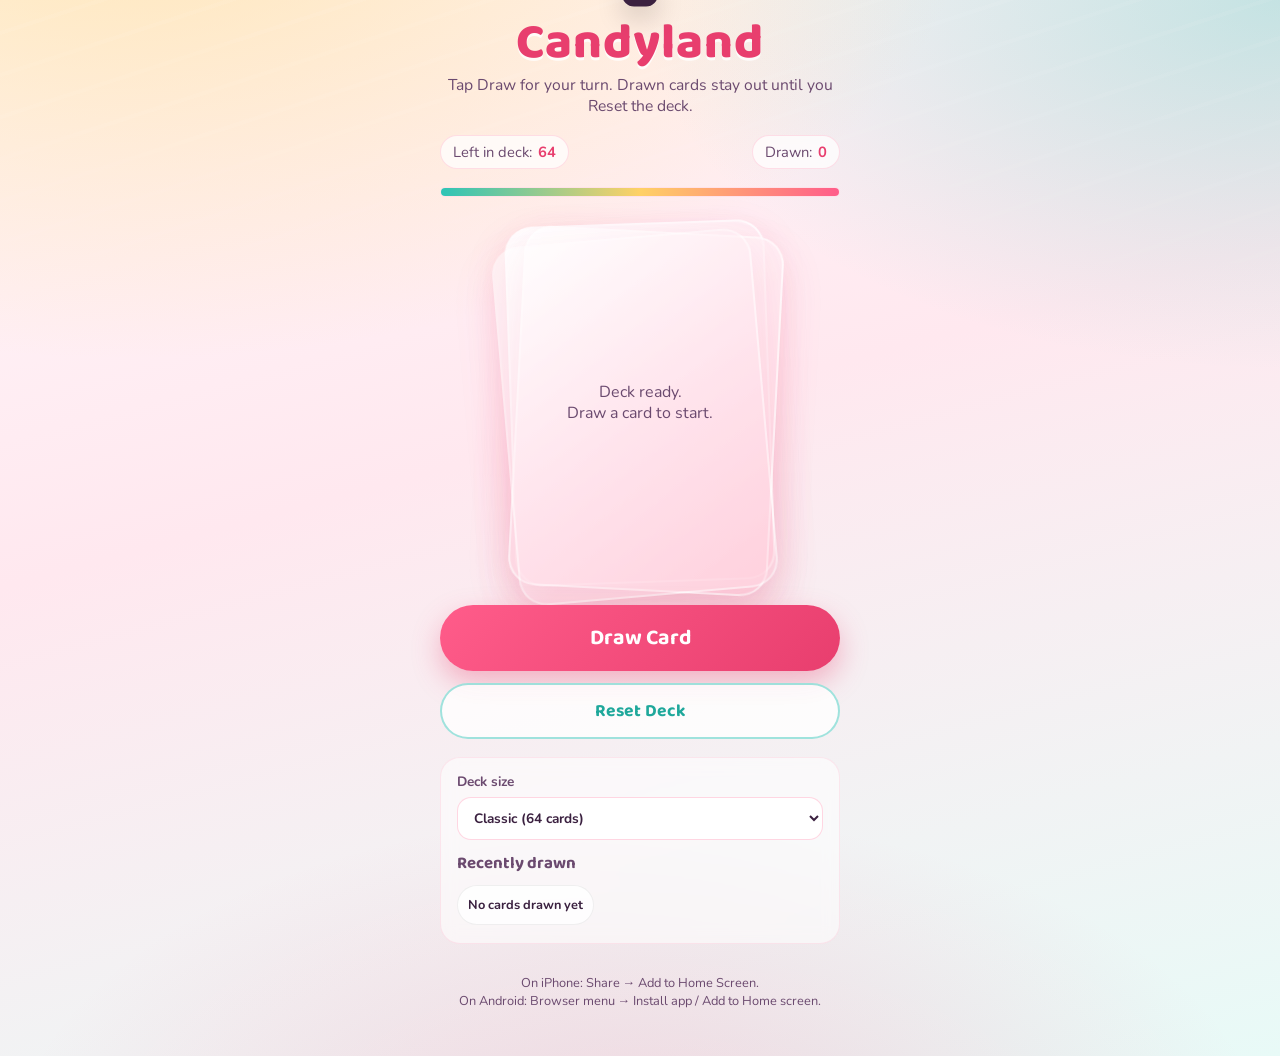
==== candyland/index.html @ d5b6fa8d "Add Candyland card drawer for phones Mobile web app (PWA) that draws Candyland cards from a depletin" ====
<!DOCTYPE html>
<html lang="en">
<head>
  <meta charset="UTF-8" />
  <meta name="viewport" content="width=device-width, initial-scale=1, viewport-fit=cover" />
  <meta name="theme-color" content="#FF5C8A" />
  <meta name="apple-mobile-web-app-capable" content="yes" />
  <meta name="apple-mobile-web-app-status-bar-style" content="default" />
  <meta name="apple-mobile-web-app-title" content="Candyland" />
  <meta name="description" content="Draw Candyland cards on your phone. Cards leave the deck until you Reset." />
  <link rel="manifest" href="manifest.webmanifest" />
  <link rel="apple-touch-icon" href="icons/apple-touch-icon.png" />
  <link rel="icon" type="image/png" sizes="192x192" href="icons/icon-192.png" />
  <link rel="preconnect" href="https://fonts.googleapis.com" />
  <link rel="preconnect" href="https://fonts.gstatic.com" crossorigin />
  <link href="https://fonts.googleapis.com/css2?family=Baloo+2:wght@600;700;800&family=Nunito:wght@500;700;800&display=swap" rel="stylesheet" />
  <link rel="stylesheet" href="app.css" />
  <title>Candyland Card Drawer</title>
</head>
<body>
  <div class="bg-swirl" aria-hidden="true"></div>

  <main class="app">
    <header class="brand">
      <h1>Candyland</h1>
      <p>Tap Draw for your turn. Drawn cards stay out until you Reset the deck.</p>
    </header>

    <div class="deck-meta">
      <span class="pill">Left in deck: <strong id="remaining">64</strong></span>
      <span class="pill">Drawn: <strong id="drawn-count">0</strong></span>
    </div>
    <div class="progress" aria-hidden="true"><span id="progress-bar"></span></div>

    <section class="stage" aria-live="polite">
      <div class="card-stage">
        <div class="deck-stack" id="deck-stack" aria-hidden="true">
          <div class="ghost"></div>
          <div class="ghost"></div>
          <div class="ghost"></div>
        </div>
        <div class="placeholder" id="placeholder">Deck ready.<br />Draw a card to start.</div>
        <article class="play-card" id="play-card" hidden></article>
      </div>
    </section>

    <div class="actions">
      <button type="button" class="btn btn-draw" id="draw-btn">Draw Card</button>
      <button type="button" class="btn btn-reset" id="reset-btn">Reset Deck</button>
    </div>

    <section class="settings">
      <label>
        Deck size
        <select id="deck-select" aria-label="Choose Candyland deck size">
          <option value="classic64">Classic (64 cards)</option>
          <option value="modern44">Modern (44 cards)</option>
        </select>
      </label>
      <div class="history">
        <h2>Recently drawn</h2>
        <div class="history-row" id="history" aria-label="Recently drawn cards"></div>
      </div>
    </section>

    <p class="install-tip">
      On iPhone: Share → Add to Home Screen.<br />
      On Android: Browser menu → Install app / Add to Home screen.
    </p>
  </main>

  <div class="toast" id="toast" role="status"></div>

  <div class="modal-backdrop" id="reset-modal" role="dialog" aria-modal="true" aria-labelledby="reset-title">
    <div class="modal">
      <h3 id="reset-title">Reset the deck?</h3>
      <p>All drawn cards go back in. The deck will be shuffled fresh.</p>
      <div class="modal-actions">
        <button type="button" class="btn btn-ghost" id="reset-cancel">Cancel</button>
        <button type="button" class="btn btn-draw" id="reset-confirm">Reset</button>
      </div>
    </div>
  </div>

  <script src="app.js"></script>
</body>
</html>
---- candyland/app.css ----
:root {
  --pink: #ff5c8a;
  --pink-deep: #e83e6e;
  --mint: #2ec4b6;
  --mint-deep: #1fa89b;
  --butter: #ffd166;
  --sky: #7ec8e3;
  --cream: #fff5f8;
  --ink: #3b2140;
  --ink-soft: #6b4a6f;
  --card-face: #fffdf9;
  --shadow: 0 18px 40px rgba(232, 62, 110, 0.18);
  --radius: 28px;
  --font-display: "Baloo 2", "Trebuchet MS", sans-serif;
  --font-body: "Nunito", "Segoe UI", sans-serif;
  color-scheme: light;
}

*,
*::before,
*::after {
  box-sizing: border-box;
}

html,
body {
  margin: 0;
  min-height: 100%;
  font-family: var(--font-body);
  color: var(--ink);
  background: var(--cream);
}

body {
  min-height: 100dvh;
  overflow-x: hidden;
  background:
    radial-gradient(ellipse 120% 80% at 10% -10%, rgba(255, 209, 102, 0.45), transparent 55%),
    radial-gradient(ellipse 100% 70% at 100% 0%, rgba(46, 196, 182, 0.28), transparent 50%),
    radial-gradient(ellipse 90% 60% at 50% 110%, rgba(255, 92, 138, 0.22), transparent 55%),
    linear-gradient(165deg, #fff8fb 0%, #ffe8ef 42%, #e8faf7 100%);
}

.bg-swirl {
  pointer-events: none;
  position: fixed;
  inset: 0;
  opacity: 0.35;
  background-image:
    repeating-linear-gradient(
      -18deg,
      transparent 0 18px,
      rgba(255, 255, 255, 0.35) 18px 22px,
      transparent 22px 40px
    );
  mask-image: linear-gradient(to bottom, rgba(0, 0, 0, 0.55), transparent 70%);
  z-index: 0;
}

.app {
  position: relative;
  z-index: 1;
  width: min(440px, 100%);
  margin: 0 auto;
  padding: max(12px, env(safe-area-inset-top)) 20px max(24px, env(safe-area-inset-bottom));
  display: flex;
  flex-direction: column;
  gap: 18px;
  min-height: 100dvh;
}

.brand {
  text-align: center;
  padding-top: 8px;
  animation: rise-in 0.7s ease both;
}

.brand h1 {
  margin: 0;
  font-family: var(--font-display);
  font-weight: 800;
  font-size: clamp(2.35rem, 9vw, 3.1rem);
  letter-spacing: 0.02em;
  line-height: 0.95;
  color: var(--pink-deep);
  text-shadow: 0 3px 0 rgba(255, 255, 255, 0.8);
}

.brand p {
  margin: 8px 0 0;
  font-size: 0.98rem;
  color: var(--ink-soft);
  line-height: 1.35;
}

.stage {
  flex: 1;
  display: flex;
  flex-direction: column;
  align-items: center;
  justify-content: center;
  gap: 16px;
  min-height: 320px;
}

.deck-meta {
  width: 100%;
  display: flex;
  justify-content: space-between;
  align-items: center;
  gap: 12px;
  font-size: 0.92rem;
  color: var(--ink-soft);
  animation: rise-in 0.7s ease 0.08s both;
}

.pill {
  display: inline-flex;
  align-items: center;
  gap: 6px;
  background: rgba(255, 255, 255, 0.72);
  border: 1px solid rgba(255, 92, 138, 0.18);
  border-radius: 999px;
  padding: 6px 12px;
  backdrop-filter: blur(8px);
}

.pill strong {
  color: var(--pink-deep);
  font-variant-numeric: tabular-nums;
}

.progress {
  width: 100%;
  height: 10px;
  border-radius: 999px;
  background: rgba(255, 255, 255, 0.65);
  border: 1px solid rgba(255, 92, 138, 0.15);
  overflow: hidden;
  animation: rise-in 0.7s ease 0.12s both;
}

.progress > span {
  display: block;
  height: 100%;
  width: 100%;
  transform-origin: left center;
  background: linear-gradient(90deg, var(--mint), var(--butter), var(--pink));
  transition: transform 0.45s cubic-bezier(0.22, 1, 0.36, 1);
}

.card-stage {
  position: relative;
  width: min(260px, 72vw);
  height: min(360px, 52vh);
  perspective: 1200px;
  margin: 8px 0 4px;
}

.deck-stack {
  position: absolute;
  inset: 0;
  transform-style: preserve-3d;
}

.deck-stack .ghost {
  position: absolute;
  inset: 0;
  border-radius: var(--radius);
  background:
    linear-gradient(145deg, #fff 0%, #ffe3ec 55%, #ffd0dd 100%);
  border: 2px solid rgba(255, 255, 255, 0.9);
  box-shadow: var(--shadow);
}

.deck-stack .ghost:nth-child(1) {
  transform: translate(0, 0) rotate(-2deg);
  animation: floaty 3.6s ease-in-out infinite;
}

.deck-stack .ghost:nth-child(2) {
  transform: translate(6px, 8px) rotate(3deg);
  opacity: 0.75;
  animation: floaty 3.6s ease-in-out 0.2s infinite;
}

.deck-stack .ghost:nth-child(3) {
  transform: translate(-5px, 14px) rotate(-5deg);
  opacity: 0.5;
  animation: floaty 3.6s ease-in-out 0.4s infinite;
}

.deck-stack.empty .ghost {
  opacity: 0.25;
  filter: grayscale(0.4);
  animation: none;
}

.play-card {
  position: absolute;
  inset: 0;
  border-radius: var(--radius);
  background: var(--card-face);
  border: 3px solid #fff;
  box-shadow: var(--shadow);
  display: flex;
  flex-direction: column;
  align-items: center;
  justify-content: center;
  gap: 18px;
  padding: 24px 18px;
  transform-origin: center;
  opacity: 0;
  pointer-events: none;
  z-index: 2;
}

.play-card.visible {
  opacity: 1;
  animation: card-pop 0.55s cubic-bezier(0.18, 1.2, 0.32, 1) both;
}

.play-card.character {
  background:
    radial-gradient(circle at 30% 20%, rgba(255, 209, 102, 0.45), transparent 45%),
    radial-gradient(circle at 80% 80%, rgba(46, 196, 182, 0.3), transparent 40%),
    var(--card-face);
}

.color-blocks {
  display: flex;
  flex-direction: column;
  gap: 14px;
  width: 72%;
}

.color-block {
  height: 64px;
  border-radius: 16px;
  border: 3px solid rgba(255, 255, 255, 0.85);
  box-shadow:
    inset 0 -6px 0 rgba(0, 0, 0, 0.08),
    0 8px 16px rgba(0, 0, 0, 0.08);
}

.card-label {
  font-family: var(--font-display);
  font-size: 1.35rem;
  font-weight: 700;
  text-align: center;
  line-height: 1.15;
  color: var(--ink);
  padding: 0 8px;
}

.card-hint {
  font-size: 0.85rem;
  color: var(--ink-soft);
  text-align: center;
  max-width: 90%;
  line-height: 1.3;
}

.treat-art {
  position: relative;
  width: 120px;
  height: 120px;
  border-radius: 50%;
  display: grid;
  place-items: center;
  background: rgba(255, 255, 255, 0.85);
  border: 3px solid rgba(255, 92, 138, 0.2);
  box-shadow: 0 10px 24px rgba(46, 196, 182, 0.2);
  animation: treat-spin 0.7s ease both;
  overflow: hidden;
}

.treat-art > span {
  display: block;
  width: 64px;
  height: 64px;
  position: relative;
}

.treat-peppermint > span {
  border-radius: 50%;
  background:
    repeating-conic-gradient(#ff5c8a 0 18deg, #fff 18deg 36deg);
  box-shadow: inset 0 0 0 6px #fff;
}

.treat-peanut > span {
  width: 48px;
  height: 70px;
  border-radius: 50% 50% 45% 45%;
  background: linear-gradient(180deg, #e2b07a, #c68642);
  box-shadow: inset 0 -10px 0 rgba(0, 0, 0, 0.08);
}

.treat-peanut > span::after {
  content: "";
  position: absolute;
  left: 50%;
  top: 46%;
  width: 70%;
  height: 3px;
  background: rgba(0, 0, 0, 0.15);
  transform: translateX(-50%);
  border-radius: 2px;
}

.treat-lollipop > span {
  width: 58px;
  height: 58px;
  border-radius: 50%;
  background: radial-gradient(circle at 35% 30%, #fff7, transparent 40%),
    conic-gradient(#ff5c8a, #ffd166, #2ec4b6, #4cc9f0, #ff5c8a);
}

.treat-lollipop > span::after {
  content: "";
  position: absolute;
  left: 50%;
  top: 100%;
  width: 6px;
  height: 28px;
  margin-left: -3px;
  background: #f0d7b0;
  border-radius: 3px;
}

.treat-icecream > span {
  width: 46px;
  height: 46px;
  border-radius: 50%;
  background: #ffe3ec;
  box-shadow: 0 18px 0 -4px #ffd166;
  top: -6px;
}

.treat-icecream > span::after {
  content: "";
  position: absolute;
  left: 50%;
  top: 42px;
  width: 0;
  height: 0;
  margin-left: -16px;
  border-left: 16px solid transparent;
  border-right: 16px solid transparent;
  border-top: 28px solid #e2b07a;
}

.treat-gumdrop > span {
  width: 56px;
  height: 48px;
  border-radius: 50% 50% 40% 40%;
  background: linear-gradient(180deg, #7ee0d6, #2ec4b6 70%);
  box-shadow: 10px 10px 0 -8px #ff5c8a, -12px 14px 0 -10px #ffd166;
}

.treat-gingerbread > span {
  width: 52px;
  height: 58px;
  border-radius: 18px 18px 12px 12px;
  background: linear-gradient(180deg, #d4a574, #b57a45);
  box-shadow: inset 0 8px 0 rgba(255, 255, 255, 0.15);
}

.treat-gingerbread > span::before,
.treat-gingerbread > span::after {
  content: "";
  position: absolute;
  background: #fff;
  border-radius: 50%;
}

.treat-gingerbread > span::before {
  width: 8px;
  height: 8px;
  left: 14px;
  top: 18px;
  box-shadow: 16px 0 0 #fff;
}

.treat-gingerbread > span::after {
  width: 18px;
  height: 6px;
  left: 17px;
  top: 34px;
  border-radius: 6px;
}

.placeholder {
  text-align: center;
  color: var(--ink-soft);
  font-size: 1rem;
  line-height: 1.35;
  padding: 0 24px;
  z-index: 1;
  position: absolute;
  inset: 0;
  display: grid;
  place-items: center;
  pointer-events: none;
  transition: opacity 0.25s ease;
}

.placeholder.hidden {
  opacity: 0;
  visibility: hidden;
}

.actions {
  display: grid;
  gap: 12px;
  width: 100%;
  animation: rise-in 0.7s ease 0.16s both;
}

.btn {
  appearance: none;
  border: none;
  border-radius: 999px;
  font-family: var(--font-display);
  font-size: 1.35rem;
  font-weight: 700;
  padding: 16px 22px;
  cursor: pointer;
  transition: transform 0.15s ease, box-shadow 0.15s ease, filter 0.15s ease;
  -webkit-tap-highlight-color: transparent;
}

.btn:active {
  transform: scale(0.97);
}

.btn-draw {
  color: white;
  background: linear-gradient(135deg, var(--pink) 0%, var(--pink-deep) 100%);
  box-shadow: 0 12px 28px rgba(232, 62, 110, 0.35);
}

.btn-draw:disabled {
  filter: grayscale(0.35) brightness(1.05);
  box-shadow: none;
  cursor: not-allowed;
}

.btn-reset {
  color: var(--mint-deep);
  background: rgba(255, 255, 255, 0.78);
  border: 2px solid rgba(46, 196, 182, 0.45);
  font-size: 1.1rem;
  padding: 12px 18px;
}

.btn-reset:hover,
.btn-draw:hover:not(:disabled) {
  filter: brightness(1.03);
}

.settings {
  display: grid;
  gap: 10px;
  padding: 14px 16px;
  border-radius: 20px;
  background: rgba(255, 255, 255, 0.55);
  border: 1px solid rgba(255, 92, 138, 0.12);
  backdrop-filter: blur(8px);
  animation: rise-in 0.7s ease 0.2s both;
}

.settings label {
  display: grid;
  gap: 6px;
  font-size: 0.85rem;
  color: var(--ink-soft);
  font-weight: 700;
}

.settings select {
  font: inherit;
  font-weight: 700;
  color: var(--ink);
  border-radius: 14px;
  border: 1.5px solid rgba(255, 92, 138, 0.25);
  background: #fff;
  padding: 10px 12px;
}

.history {
  display: grid;
  gap: 8px;
}

.history h2 {
  margin: 0;
  font-family: var(--font-display);
  font-size: 1.05rem;
  color: var(--ink-soft);
  font-weight: 700;
}

.history-row {
  display: flex;
  gap: 8px;
  overflow-x: auto;
  padding-bottom: 4px;
  scrollbar-width: thin;
  min-height: 44px;
}

.chip {
  flex: 0 0 auto;
  display: inline-flex;
  align-items: center;
  gap: 6px;
  padding: 6px 10px;
  border-radius: 999px;
  background: rgba(255, 255, 255, 0.8);
  border: 1px solid rgba(0, 0, 0, 0.06);
  font-size: 0.8rem;
  font-weight: 700;
  color: var(--ink);
}

.chip .swatch {
  width: 14px;
  height: 14px;
  border-radius: 4px;
  border: 1px solid rgba(255, 255, 255, 0.8);
  box-shadow: inset 0 -2px 0 rgba(0, 0, 0, 0.1);
}

.chip .swatch.double {
  box-shadow:
    4px 0 0 -1px currentColor,
    inset 0 -2px 0 rgba(0, 0, 0, 0.1);
}

.install-tip {
  text-align: center;
  font-size: 0.8rem;
  color: var(--ink-soft);
  line-height: 1.4;
  padding: 0 8px 8px;
}

.toast {
  position: fixed;
  left: 50%;
  top: max(16px, env(safe-area-inset-top));
  bottom: auto;
  transform: translateX(-50%) translateY(-140%);
  background: var(--ink);
  color: #fff;
  padding: 12px 18px;
  border-radius: 999px;
  font-size: 0.9rem;
  font-weight: 700;
  z-index: 50;
  transition: transform 0.35s cubic-bezier(0.22, 1, 0.36, 1);
  max-width: min(90vw, 360px);
  text-align: center;
  box-shadow: 0 10px 28px rgba(0, 0, 0, 0.2);
}

.toast.show {
  transform: translateX(-50%) translateY(8px);
}

.modal-backdrop {
  position: fixed;
  inset: 0;
  background: rgba(40, 18, 44, 0.72);
  display: grid;
  place-items: center;
  padding: 24px;
  z-index: 40;
  opacity: 0;
  pointer-events: none;
  transition: opacity 0.2s ease;
  backdrop-filter: blur(4px);
}

.modal-backdrop.open {
  opacity: 1;
  pointer-events: auto;
}

.modal {
  width: min(360px, 100%);
  background: #ffffff;
  border-radius: 24px;
  padding: 22px;
  box-shadow: 0 24px 60px rgba(0, 0, 0, 0.35);
  display: grid;
  gap: 14px;
  isolation: isolate;
  position: relative;
  z-index: 1;
}

.modal h3 {
  margin: 0;
  font-family: var(--font-display);
  font-size: 1.4rem;
}

.modal p {
  margin: 0;
  color: var(--ink-soft);
  line-height: 1.4;
}

.modal-actions {
  display: grid;
  grid-template-columns: 1fr 1fr;
  gap: 10px;
}

.modal .btn {
  font-size: 1.05rem;
  padding: 12px;
}

.btn-ghost {
  background: #f3eef4;
  color: var(--ink);
}

@keyframes rise-in {
  from {
    opacity: 0;
    transform: translateY(12px);
  }
  to {
    opacity: 1;
    transform: translateY(0);
  }
}

@keyframes floaty {
  0%,
  100% {
    translate: 0 0;
  }
  50% {
    translate: 0 -7px;
  }
}

@keyframes card-pop {
  0% {
    opacity: 0;
    transform: translateY(28px) scale(0.86) rotate(-4deg);
  }
  60% {
    opacity: 1;
    transform: translateY(-6px) scale(1.03) rotate(1deg);
  }
  100% {
    opacity: 1;
    transform: translateY(0) scale(1) rotate(0deg);
  }
}

@keyframes treat-spin {
  from {
    transform: scale(0.6) rotate(-18deg);
    opacity: 0;
  }
  to {
    transform: scale(1) rotate(0deg);
    opacity: 1;
  }
}

@media (prefers-reduced-motion: reduce) {
  *,
  *::before,
  *::after {
    animation: none !important;
    transition: none !important;
  }
}
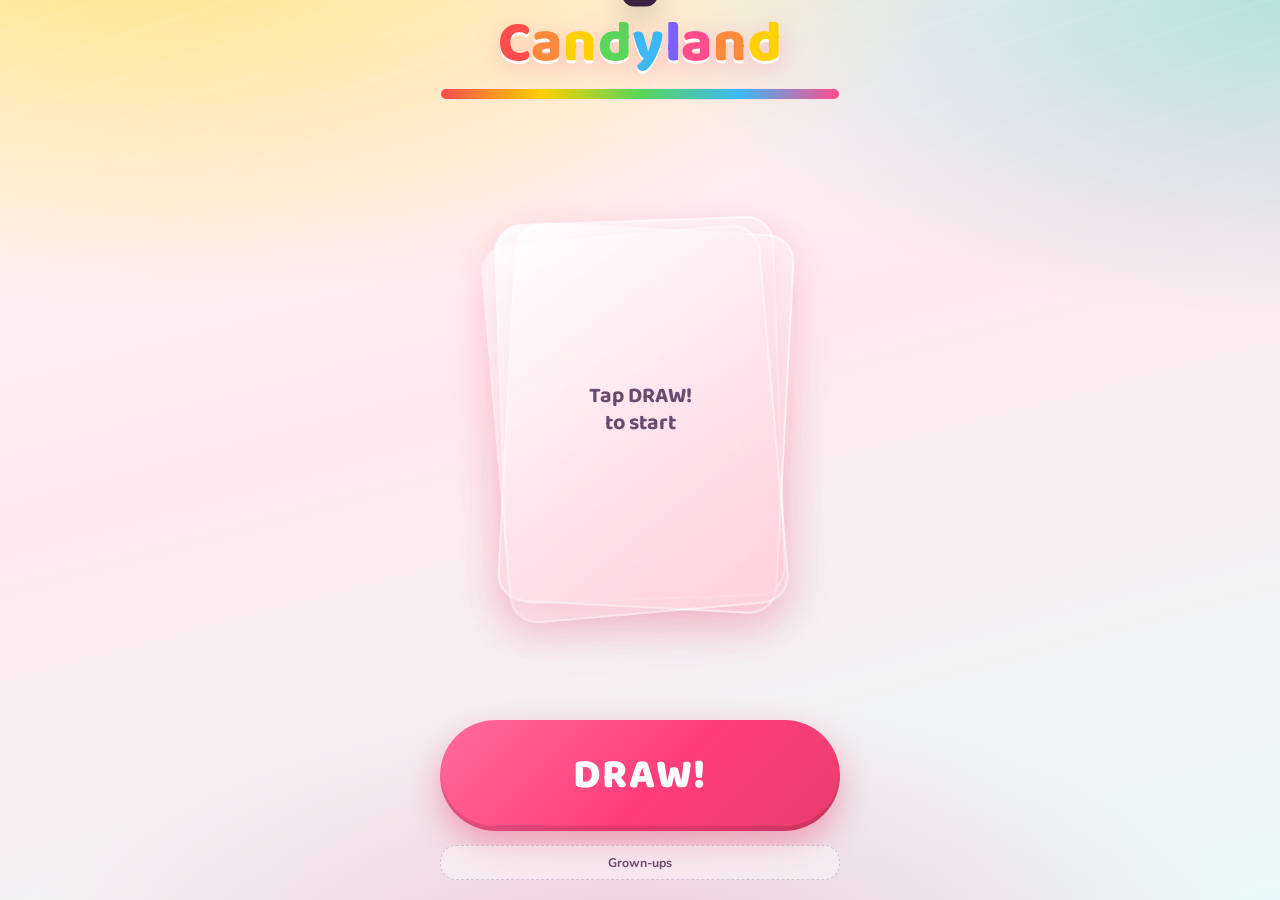
==== commit ec2abd15: "Make Candyland drawer more kid-friendly Rainbow title, bigger DRAW button and color blocks, simpler " ====
--- a/candyland/index.html
+++ b/candyland/index.html
@@ -22,14 +22,11 @@
 
   <main class="app">
     <header class="brand">
-      <h1>Candyland</h1>
-      <p>Tap Draw for your turn. Drawn cards stay out until you Reset the deck.</p>
+      <h1 class="rainbow-title" aria-label="Candyland">
+        <span>C</span><span>a</span><span>n</span><span>d</span><span>y</span><span>l</span><span>a</span><span>n</span><span>d</span>
+      </h1>
     </header>
 
-    <div class="deck-meta">
-      <span class="pill">Left in deck: <strong id="remaining">64</strong></span>
-      <span class="pill">Drawn: <strong id="drawn-count">0</strong></span>
-    </div>
     <div class="progress" aria-hidden="true"><span id="progress-bar"></span></div>
 
     <section class="stage" aria-live="polite">
@@ -39,34 +36,33 @@
           <div class="ghost"></div>
           <div class="ghost"></div>
         </div>
-        <div class="placeholder" id="placeholder">Deck ready.<br />Draw a card to start.</div>
+        <div class="placeholder" id="placeholder">Tap DRAW!<br />to start</div>
         <article class="play-card" id="play-card" hidden></article>
       </div>
     </section>
 
     <div class="actions">
-      <button type="button" class="btn btn-draw" id="draw-btn">Draw Card</button>
-      <button type="button" class="btn btn-reset" id="reset-btn">Reset Deck</button>
+      <button type="button" class="btn btn-draw" id="draw-btn">DRAW!</button>
     </div>
 
-    <section class="settings">
-      <label>
-        Deck size
-        <select id="deck-select" aria-label="Choose Candyland deck size">
-          <option value="classic64">Classic (64 cards)</option>
-          <option value="modern44">Modern (44 cards)</option>
-        </select>
-      </label>
-      <div class="history">
-        <h2>Recently drawn</h2>
-        <div class="history-row" id="history" aria-label="Recently drawn cards"></div>
+    <details class="grownups" id="grownups">
+      <summary>Grown-ups</summary>
+      <div class="grownups-panel">
+        <label>
+          Deck size
+          <select id="deck-select" aria-label="Choose Candyland deck size">
+            <option value="classic64">Classic (64 cards)</option>
+            <option value="vintage64">Vintage (64) — Candy Hearts</option>
+            <option value="modern44">Modern (44 cards)</option>
+          </select>
+        </label>
+        <button type="button" class="btn-reset-tiny" id="reset-btn">Reset deck</button>
+        <p class="install-tip">
+          iPhone: Share → Add to Home Screen<br />
+          Android: Menu → Add to Home screen
+        </p>
       </div>
-    </section>
-
-    <p class="install-tip">
-      On iPhone: Share → Add to Home Screen.<br />
-      On Android: Browser menu → Install app / Add to Home screen.
-    </p>
+    </details>
   </main>
 
   <div class="toast" id="toast" role="status"></div>
@@ -74,10 +70,10 @@
   <div class="modal-backdrop" id="reset-modal" role="dialog" aria-modal="true" aria-labelledby="reset-title">
     <div class="modal">
       <h3 id="reset-title">Reset the deck?</h3>
-      <p>All drawn cards go back in. The deck will be shuffled fresh.</p>
+      <p>Put all the cards back and shuffle again.</p>
       <div class="modal-actions">
         <button type="button" class="btn btn-ghost" id="reset-cancel">Cancel</button>
-        <button type="button" class="btn btn-draw" id="reset-confirm">Reset</button>
+        <button type="button" class="btn btn-draw btn-modal-ok" id="reset-confirm">Reset</button>
       </div>
     </div>
   </div>
--- a/candyland/app.css
+++ b/candyland/app.css
@@ -1,10 +1,10 @@
 :root {
-  --pink: #ff5c8a;
+  --pink: #ff4d8d;
   --pink-deep: #e83e6e;
-  --mint: #2ec4b6;
-  --mint-deep: #1fa89b;
-  --butter: #ffd166;
-  --sky: #7ec8e3;
+  --mint: #1ec8b0;
+  --mint-deep: #14a996;
+  --butter: #ffd000;
+  --sky: #3db8f5;
   --cream: #fff5f8;
   --ink: #3b2140;
   --ink-soft: #6b4a6f;
@@ -35,9 +35,9 @@
   min-height: 100dvh;
   overflow-x: hidden;
   background:
-    radial-gradient(ellipse 120% 80% at 10% -10%, rgba(255, 209, 102, 0.45), transparent 55%),
-    radial-gradient(ellipse 100% 70% at 100% 0%, rgba(46, 196, 182, 0.28), transparent 50%),
-    radial-gradient(ellipse 90% 60% at 50% 110%, rgba(255, 92, 138, 0.22), transparent 55%),
+    radial-gradient(ellipse 120% 80% at 10% -10%, rgba(255, 209, 0, 0.5), transparent 55%),
+    radial-gradient(ellipse 100% 70% at 100% 0%, rgba(30, 200, 176, 0.32), transparent 50%),
+    radial-gradient(ellipse 90% 60% at 50% 110%, rgba(255, 77, 141, 0.28), transparent 55%),
     linear-gradient(165deg, #fff8fb 0%, #ffe8ef 42%, #e8faf7 100%);
 }
 
@@ -62,36 +62,47 @@
   z-index: 1;
   width: min(440px, 100%);
   margin: 0 auto;
-  padding: max(12px, env(safe-area-inset-top)) 20px max(24px, env(safe-area-inset-bottom));
+  padding: max(12px, env(safe-area-inset-top)) 20px max(20px, env(safe-area-inset-bottom));
   display: flex;
   flex-direction: column;
-  gap: 18px;
+  gap: 14px;
   min-height: 100dvh;
 }
 
 .brand {
   text-align: center;
-  padding-top: 8px;
+  padding-top: 4px;
   animation: rise-in 0.7s ease both;
 }
 
-.brand h1 {
+.rainbow-title {
   margin: 0;
   font-family: var(--font-display);
   font-weight: 800;
-  font-size: clamp(2.35rem, 9vw, 3.1rem);
-  letter-spacing: 0.02em;
-  line-height: 0.95;
-  color: var(--pink-deep);
-  text-shadow: 0 3px 0 rgba(255, 255, 255, 0.8);
-}
-
-.brand p {
-  margin: 8px 0 0;
-  font-size: 0.98rem;
-  color: var(--ink-soft);
-  line-height: 1.35;
-}
+  font-size: clamp(2.8rem, 11vw, 3.6rem);
+  letter-spacing: 0.01em;
+  line-height: 1;
+  display: flex;
+  justify-content: center;
+  flex-wrap: wrap;
+  gap: 0;
+  filter: drop-shadow(0 3px 0 rgba(255, 255, 255, 0.9)) drop-shadow(0 6px 12px rgba(255, 77, 141, 0.25));
+}
+
+.rainbow-title span {
+  display: inline-block;
+  animation: letter-bounce 2.8s ease-in-out infinite;
+}
+
+.rainbow-title span:nth-child(1) { color: #ff4d4d; animation-delay: 0s; }
+.rainbow-title span:nth-child(2) { color: #ff8a3d; animation-delay: 0.08s; }
+.rainbow-title span:nth-child(3) { color: #ffd000; animation-delay: 0.16s; }
+.rainbow-title span:nth-child(4) { color: #5ad65a; animation-delay: 0.24s; }
+.rainbow-title span:nth-child(5) { color: #3db8f5; animation-delay: 0.32s; }
+.rainbow-title span:nth-child(6) { color: #7b61ff; animation-delay: 0.4s; }
+.rainbow-title span:nth-child(7) { color: #ff4d8d; animation-delay: 0.48s; }
+.rainbow-title span:nth-child(8) { color: #ff8a3d; animation-delay: 0.56s; }
+.rainbow-title span:nth-child(9) { color: #ffd000; animation-delay: 0.64s; }
 
 .stage {
   flex: 1;
@@ -99,45 +110,18 @@
   flex-direction: column;
   align-items: center;
   justify-content: center;
-  gap: 16px;
-  min-height: 320px;
-}
-
-.deck-meta {
-  width: 100%;
-  display: flex;
-  justify-content: space-between;
-  align-items: center;
   gap: 12px;
-  font-size: 0.92rem;
-  color: var(--ink-soft);
-  animation: rise-in 0.7s ease 0.08s both;
-}
-
-.pill {
-  display: inline-flex;
-  align-items: center;
-  gap: 6px;
-  background: rgba(255, 255, 255, 0.72);
-  border: 1px solid rgba(255, 92, 138, 0.18);
-  border-radius: 999px;
-  padding: 6px 12px;
-  backdrop-filter: blur(8px);
-}
-
-.pill strong {
-  color: var(--pink-deep);
-  font-variant-numeric: tabular-nums;
+  min-height: 300px;
 }
 
 .progress {
   width: 100%;
-  height: 10px;
+  height: 12px;
   border-radius: 999px;
   background: rgba(255, 255, 255, 0.65);
   border: 1px solid rgba(255, 92, 138, 0.15);
   overflow: hidden;
-  animation: rise-in 0.7s ease 0.12s both;
+  animation: rise-in 0.7s ease 0.08s both;
 }
 
 .progress > span {
@@ -145,16 +129,16 @@
   height: 100%;
   width: 100%;
   transform-origin: left center;
-  background: linear-gradient(90deg, var(--mint), var(--butter), var(--pink));
+  background: linear-gradient(90deg, #ff4d4d, #ffd000, #5ad65a, #3db8f5, #ff4d8d);
   transition: transform 0.45s cubic-bezier(0.22, 1, 0.36, 1);
 }
 
 .card-stage {
   position: relative;
-  width: min(260px, 72vw);
-  height: min(360px, 52vh);
+  width: min(280px, 78vw);
+  height: min(380px, 48vh);
   perspective: 1200px;
-  margin: 8px 0 4px;
+  margin: 4px 0;
 }
 
 .deck-stack {
@@ -167,8 +151,7 @@
   position: absolute;
   inset: 0;
   border-radius: var(--radius);
-  background:
-    linear-gradient(145deg, #fff 0%, #ffe3ec 55%, #ffd0dd 100%);
+  background: linear-gradient(145deg, #fff 0%, #ffe3ec 55%, #ffd0dd 100%);
   border: 2px solid rgba(255, 255, 255, 0.9);
   box-shadow: var(--shadow);
 }
@@ -201,14 +184,14 @@
   inset: 0;
   border-radius: var(--radius);
   background: var(--card-face);
-  border: 3px solid #fff;
+  border: 4px solid #fff;
   box-shadow: var(--shadow);
   display: flex;
   flex-direction: column;
   align-items: center;
   justify-content: center;
-  gap: 18px;
-  padding: 24px 18px;
+  gap: 16px;
+  padding: 22px 16px;
   transform-origin: center;
   opacity: 0;
   pointer-events: none;
@@ -222,55 +205,56 @@
 
 .play-card.character {
   background:
-    radial-gradient(circle at 30% 20%, rgba(255, 209, 102, 0.45), transparent 45%),
-    radial-gradient(circle at 80% 80%, rgba(46, 196, 182, 0.3), transparent 40%),
+    radial-gradient(circle at 30% 20%, rgba(255, 209, 0, 0.5), transparent 45%),
+    radial-gradient(circle at 80% 80%, rgba(30, 200, 176, 0.35), transparent 40%),
     var(--card-face);
 }
 
 .color-blocks {
   display: flex;
   flex-direction: column;
-  gap: 14px;
-  width: 72%;
+  gap: 16px;
+  width: 82%;
 }
 
 .color-block {
-  height: 64px;
-  border-radius: 16px;
-  border: 3px solid rgba(255, 255, 255, 0.85);
+  height: 88px;
+  border-radius: 20px;
+  border: 4px solid rgba(255, 255, 255, 0.9);
   box-shadow:
-    inset 0 -6px 0 rgba(0, 0, 0, 0.08),
-    0 8px 16px rgba(0, 0, 0, 0.08);
+    inset 0 -8px 0 rgba(0, 0, 0, 0.1),
+    0 10px 18px rgba(0, 0, 0, 0.12);
 }
 
 .card-label {
   font-family: var(--font-display);
-  font-size: 1.35rem;
-  font-weight: 700;
+  font-size: 1.75rem;
+  font-weight: 800;
   text-align: center;
-  line-height: 1.15;
+  line-height: 1.1;
   color: var(--ink);
   padding: 0 8px;
 }
 
 .card-hint {
-  font-size: 0.85rem;
+  font-size: 1.15rem;
+  font-weight: 800;
   color: var(--ink-soft);
   text-align: center;
-  max-width: 90%;
-  line-height: 1.3;
+  max-width: 92%;
+  line-height: 1.25;
 }
 
 .treat-art {
   position: relative;
-  width: 120px;
-  height: 120px;
+  width: 132px;
+  height: 132px;
   border-radius: 50%;
   display: grid;
   place-items: center;
-  background: rgba(255, 255, 255, 0.85);
-  border: 3px solid rgba(255, 92, 138, 0.2);
-  box-shadow: 0 10px 24px rgba(46, 196, 182, 0.2);
+  background: rgba(255, 255, 255, 0.9);
+  border: 4px solid rgba(255, 92, 138, 0.25);
+  box-shadow: 0 10px 24px rgba(46, 196, 182, 0.22);
   animation: treat-spin 0.7s ease both;
   overflow: hidden;
 }
@@ -284,8 +268,7 @@
 
 .treat-peppermint > span {
   border-radius: 50%;
-  background:
-    repeating-conic-gradient(#ff5c8a 0 18deg, #fff 18deg 36deg);
+  background: repeating-conic-gradient(#ff5c8a 0 18deg, #fff 18deg 36deg);
   box-shadow: inset 0 0 0 6px #fff;
 }
 
@@ -313,7 +296,8 @@
   width: 58px;
   height: 58px;
   border-radius: 50%;
-  background: radial-gradient(circle at 35% 30%, #fff7, transparent 40%),
+  background:
+    radial-gradient(circle at 35% 30%, #fff7, transparent 40%),
     conic-gradient(#ff5c8a, #ffd166, #2ec4b6, #4cc9f0, #ff5c8a);
 }
 
@@ -391,11 +375,42 @@
   border-radius: 6px;
 }
 
+.treat-candyhearts > span {
+  width: 52px;
+  height: 48px;
+  background: #ff5c8a;
+  transform: rotate(-45deg);
+  border-radius: 4px 4px 2px 2px;
+  box-shadow: 10px -8px 0 -4px #ff8fb0;
+}
+
+.treat-candyhearts > span::before,
+.treat-candyhearts > span::after {
+  content: "";
+  position: absolute;
+  width: 52px;
+  height: 52px;
+  background: #ff5c8a;
+  border-radius: 50%;
+}
+
+.treat-candyhearts > span::before {
+  top: -26px;
+  left: 0;
+}
+
+.treat-candyhearts > span::after {
+  left: 26px;
+  top: 0;
+}
+
 .placeholder {
   text-align: center;
   color: var(--ink-soft);
-  font-size: 1rem;
-  line-height: 1.35;
+  font-family: var(--font-display);
+  font-size: 1.35rem;
+  font-weight: 700;
+  line-height: 1.25;
   padding: 0 24px;
   z-index: 1;
   position: absolute;
@@ -413,9 +428,8 @@
 
 .actions {
   display: grid;
-  gap: 12px;
   width: 100%;
-  animation: rise-in 0.7s ease 0.16s both;
+  animation: rise-in 0.7s ease 0.12s both;
 }
 
 .btn {
@@ -424,7 +438,7 @@
   border-radius: 999px;
   font-family: var(--font-display);
   font-size: 1.35rem;
-  font-weight: 700;
+  font-weight: 800;
   padding: 16px 22px;
   cursor: pointer;
   transition: transform 0.15s ease, box-shadow 0.15s ease, filter 0.15s ease;
@@ -437,8 +451,14 @@
 
 .btn-draw {
   color: white;
-  background: linear-gradient(135deg, var(--pink) 0%, var(--pink-deep) 100%);
-  box-shadow: 0 12px 28px rgba(232, 62, 110, 0.35);
+  font-size: clamp(2rem, 8vw, 2.6rem);
+  letter-spacing: 0.04em;
+  padding: 22px 28px;
+  min-height: 84px;
+  background: linear-gradient(135deg, #ff6b9d 0%, #ff3d7a 55%, #e83e6e 100%);
+  box-shadow:
+    0 14px 32px rgba(232, 62, 110, 0.4),
+    inset 0 -5px 0 rgba(0, 0, 0, 0.12);
 }
 
 .btn-draw:disabled {
@@ -447,104 +467,88 @@
   cursor: not-allowed;
 }
 
-.btn-reset {
-  color: var(--mint-deep);
-  background: rgba(255, 255, 255, 0.78);
-  border: 2px solid rgba(46, 196, 182, 0.45);
-  font-size: 1.1rem;
-  padding: 12px 18px;
-}
-
-.btn-reset:hover,
 .btn-draw:hover:not(:disabled) {
-  filter: brightness(1.03);
-}
-
-.settings {
+  filter: brightness(1.04);
+}
+
+.btn-modal-ok {
+  font-size: 1.15rem !important;
+  min-height: auto;
+  padding: 12px !important;
+}
+
+.grownups {
+  margin-top: auto;
+  border-radius: 16px;
+  background: rgba(255, 255, 255, 0.4);
+  border: 1px dashed rgba(107, 74, 111, 0.25);
+  animation: rise-in 0.7s ease 0.18s both;
+}
+
+.grownups summary {
+  list-style: none;
+  cursor: pointer;
+  font-size: 0.78rem;
+  font-weight: 700;
+  color: var(--ink-soft);
+  padding: 8px 12px;
+  text-align: center;
+  user-select: none;
+  -webkit-tap-highlight-color: transparent;
+}
+
+.grownups summary::-webkit-details-marker {
+  display: none;
+}
+
+.grownups-panel {
   display: grid;
-  gap: 10px;
-  padding: 14px 16px;
-  border-radius: 20px;
-  background: rgba(255, 255, 255, 0.55);
-  border: 1px solid rgba(255, 92, 138, 0.12);
-  backdrop-filter: blur(8px);
-  animation: rise-in 0.7s ease 0.2s both;
-}
-
-.settings label {
+  gap: 12px;
+  padding: 4px 14px 14px;
+  border-top: 1px solid rgba(107, 74, 111, 0.12);
+}
+
+.grownups-panel label {
   display: grid;
   gap: 6px;
-  font-size: 0.85rem;
+  font-size: 0.8rem;
   color: var(--ink-soft);
   font-weight: 700;
 }
 
-.settings select {
+.grownups-panel select {
   font: inherit;
   font-weight: 700;
   color: var(--ink);
-  border-radius: 14px;
+  border-radius: 12px;
   border: 1.5px solid rgba(255, 92, 138, 0.25);
   background: #fff;
   padding: 10px 12px;
 }
 
-.history {
-  display: grid;
-  gap: 8px;
-}
-
-.history h2 {
+.btn-reset-tiny {
+  appearance: none;
+  justify-self: end;
+  border: 1px solid rgba(107, 74, 111, 0.25);
+  background: rgba(255, 255, 255, 0.7);
+  color: var(--ink-soft);
+  font-family: var(--font-body);
+  font-size: 0.72rem;
+  font-weight: 700;
+  padding: 6px 10px;
+  border-radius: 8px;
+  cursor: pointer;
+  width: fit-content;
+  -webkit-tap-highlight-color: transparent;
+}
+
+.install-tip {
   margin: 0;
-  font-family: var(--font-display);
-  font-size: 1.05rem;
-  color: var(--ink-soft);
-  font-weight: 700;
-}
-
-.history-row {
-  display: flex;
-  gap: 8px;
-  overflow-x: auto;
-  padding-bottom: 4px;
-  scrollbar-width: thin;
-  min-height: 44px;
-}
-
-.chip {
-  flex: 0 0 auto;
-  display: inline-flex;
-  align-items: center;
-  gap: 6px;
-  padding: 6px 10px;
-  border-radius: 999px;
-  background: rgba(255, 255, 255, 0.8);
-  border: 1px solid rgba(0, 0, 0, 0.06);
-  font-size: 0.8rem;
-  font-weight: 700;
-  color: var(--ink);
-}
-
-.chip .swatch {
-  width: 14px;
-  height: 14px;
-  border-radius: 4px;
-  border: 1px solid rgba(255, 255, 255, 0.8);
-  box-shadow: inset 0 -2px 0 rgba(0, 0, 0, 0.1);
-}
-
-.chip .swatch.double {
-  box-shadow:
-    4px 0 0 -1px currentColor,
-    inset 0 -2px 0 rgba(0, 0, 0, 0.1);
-}
-
-.install-tip {
-  text-align: center;
-  font-size: 0.8rem;
+  text-align: left;
+  font-size: 0.72rem;
   color: var(--ink-soft);
   line-height: 1.4;
-  padding: 0 8px 8px;
+  opacity: 0.85;
 }
 
 .toast {
@@ -557,7 +561,7 @@
   color: #fff;
   padding: 12px 18px;
   border-radius: 999px;
-  font-size: 0.9rem;
+  font-size: 0.95rem;
   font-weight: 700;
   z-index: 50;
   transition: transform 0.35s cubic-bezier(0.22, 1, 0.36, 1);
@@ -641,6 +645,16 @@
   }
 }
 
+@keyframes letter-bounce {
+  0%,
+  100% {
+    transform: translateY(0);
+  }
+  50% {
+    transform: translateY(-4px);
+  }
+}
+
 @keyframes floaty {
   0%,
   100% {
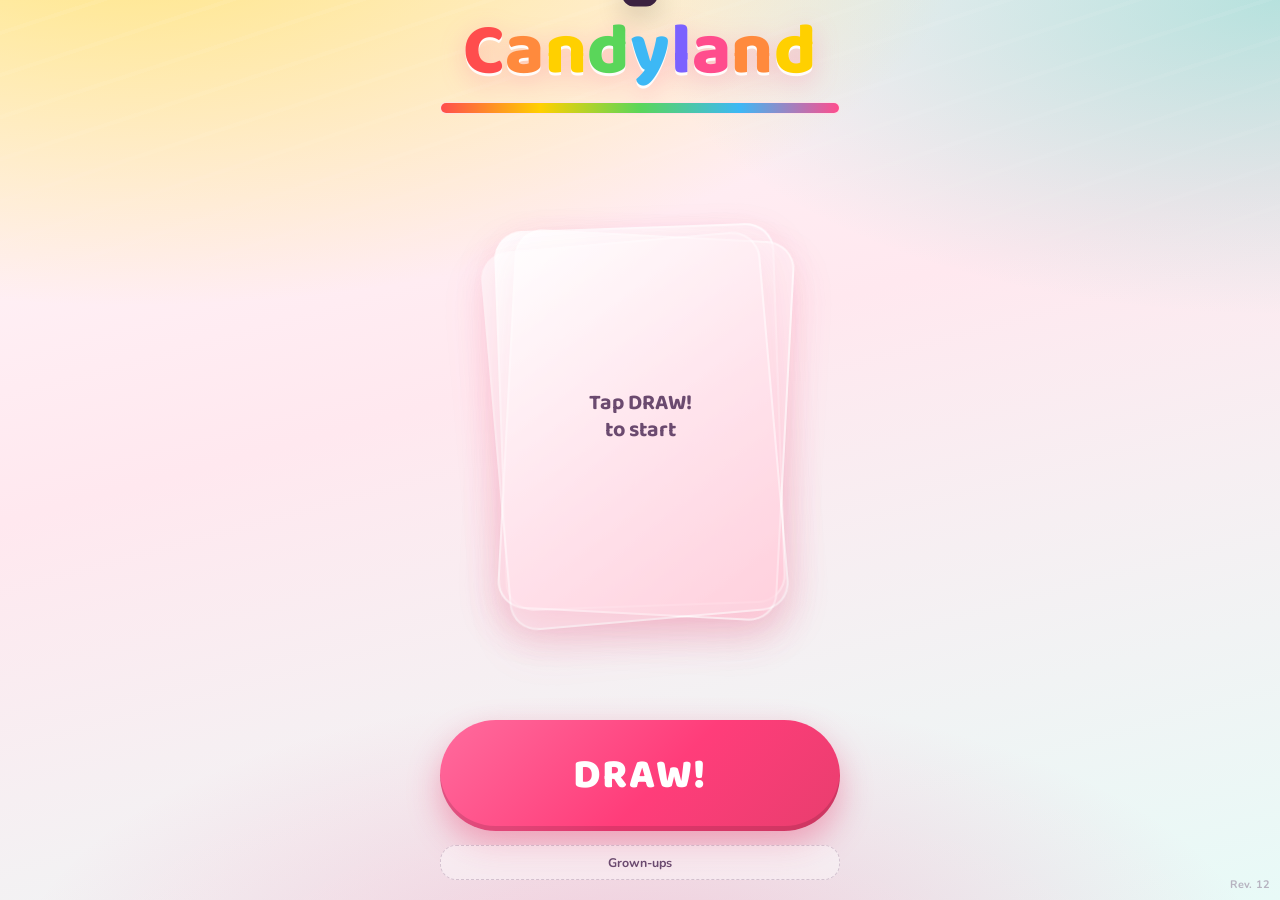
==== commit dc0c275c: "Fix intermittent iOS draw sound and show Rev. 12 Play chimes synchronously from the tap (setTimeout " ====
--- a/candyland/index.html
+++ b/candyland/index.html
@@ -63,6 +63,8 @@
         </p>
       </div>
     </details>
+
+    <p class="app-rev" id="app-rev" aria-hidden="true"></p>
   </main>
 
   <div class="toast" id="toast" role="status"></div>
--- a/candyland/app.css
+++ b/candyland/app.css
@@ -79,7 +79,7 @@
   margin: 0;
   font-family: var(--font-display);
   font-weight: 800;
-  font-size: clamp(2.8rem, 11vw, 3.6rem);
+  font-size: clamp(3.5rem, 13.75vw, 4.5rem);
   letter-spacing: 0.01em;
   line-height: 1;
   display: flex;
@@ -549,6 +549,21 @@
   color: var(--ink-soft);
   line-height: 1.4;
   opacity: 0.85;
+}
+
+.app-rev {
+  position: fixed;
+  right: max(10px, env(safe-area-inset-right));
+  bottom: max(8px, env(safe-area-inset-bottom));
+  margin: 0;
+  font-size: 0.68rem;
+  font-weight: 700;
+  letter-spacing: 0.02em;
+  color: var(--ink-soft);
+  opacity: 0.4;
+  z-index: 6;
+  pointer-events: none;
+  user-select: none;
 }
 
 .toast {
